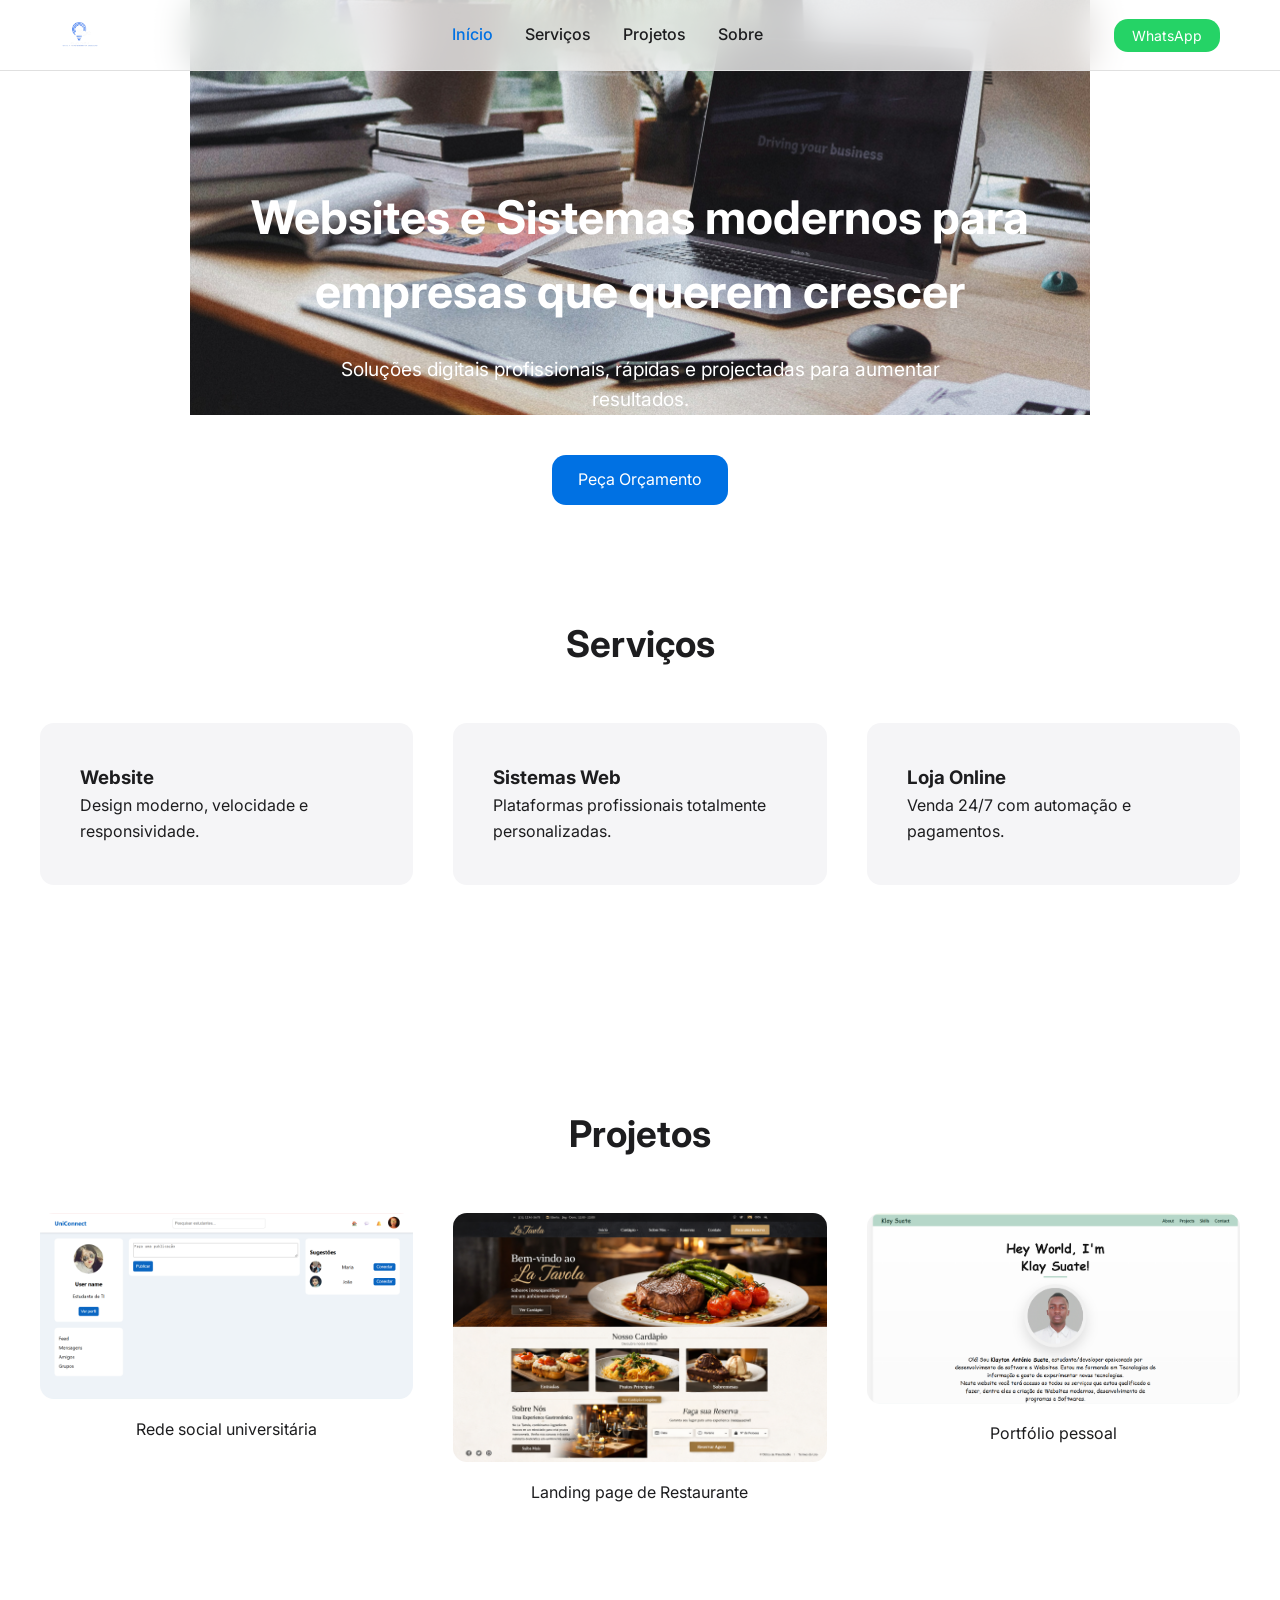
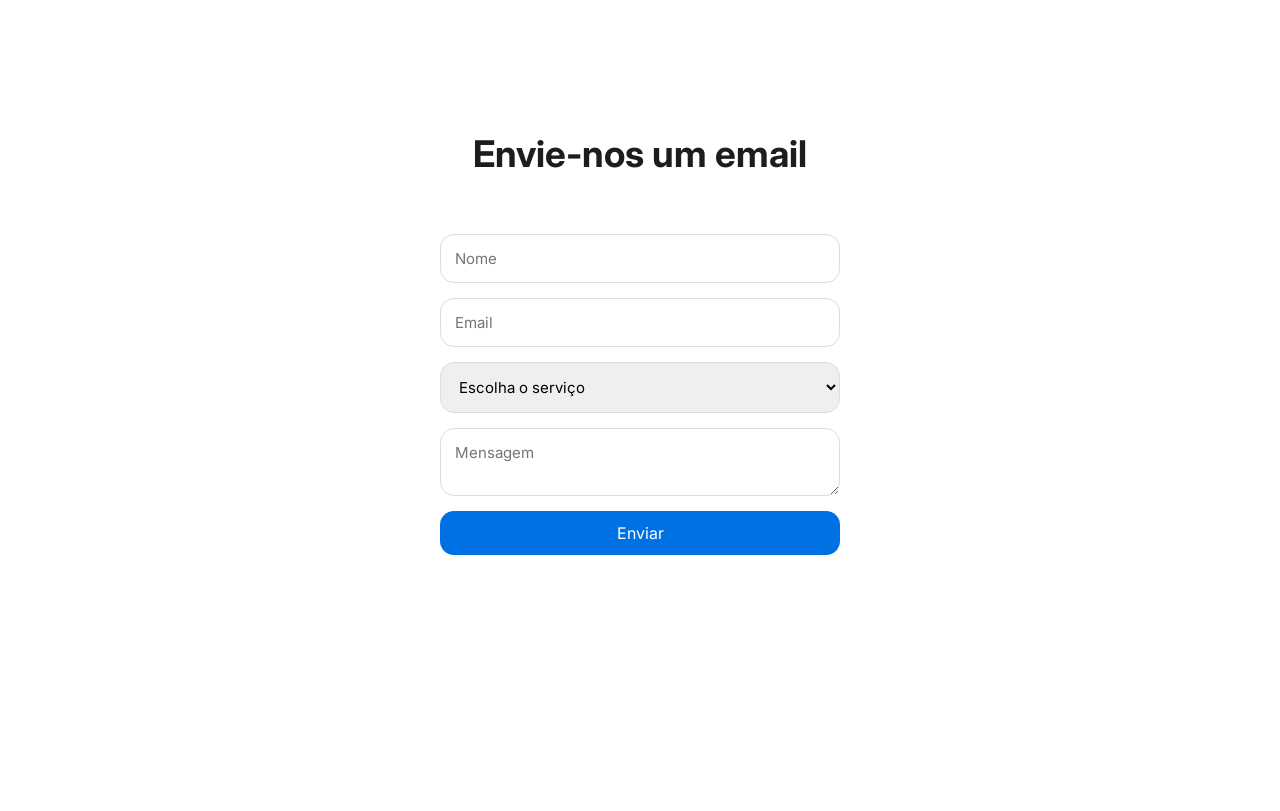
==== index.html @ 14193cb4 "Update index.html Separar o botao de orcamento da section hero, e colocar o botao numa div separada" ====
<!DOCTYPE html>
<html lang="pt">
<head>
    <meta charset="UTF-8">
    <meta name="viewport" content="width=device-width, initial-scale=1.0">
    <title>Klay Technology</title>

    <meta name="description" content="KlayTech - Desenvolvimento de websites profissionais. Criamos sites modernos, rápidos e responsivos.">
    <meta name="keywords" content="Desenvolvimento Web, Websites, Criação de Sites, KlayTech">
    <meta name="author" content="KlayTech">

    <link rel="icon" type="image/png" href="img/KlayTech_logo-removebg.png">
    <link rel="stylesheet" href="style.css">

    <link href="https://fonts.googleapis.com/css2?family=Inter:wght@300;400;500;600;700&display=swap" rel="stylesheet">
</head>

<body>

<header class="navbar fade">
    <div class="nav-content">
        <img src="img/KlayTech_logo-removebg.png" class="logo">

        <nav>
            <a class="active">Início</a>
            <a href="precos.html">Serviços</a>
            <a href="projetos.html">Projetos</a>
            <a href="sobre.html">Sobre</a>
        </nav>

        <button id="sapp" onclick="WhatsApp()" class="btn-primary small">
            WhatsApp
        </button>
    </div>
</header>

<section class="hero fade">
    <h1>Websites e Sistemas modernos para empresas que querem crescer</h1>

    <p>Soluções digitais profissionais, rápidas e projectadas para aumentar resultados.</p>
</section>

     <div class="btn-orcamento">
         
     <a href="precos.html" class="btn-primary large">
         Peça Orçamento
     </a>
</div>

<section class="section fade">
    <h2>Serviços</h2>

    <div class="grid-3">
        <div class="card fade">
            <h3>Website</h3>
            <p>Design moderno, velocidade e responsividade.</p>
        </div>

        <div class="card fade">
            <h3>Sistemas Web</h3>
            <p>Plataformas profissionais totalmente personalizadas.</p>
        </div>

        <div class="card fade">
            <h3>Loja Online</h3>
            <p>Venda 24/7 com automação e pagamentos.</p>
        </div>
    </div>
</section>

<section class="section fade">
    <h2>Projetos</h2>

    <div class="grid-3 projects">
        <div class="project fade">
            <img src="img/dashboard_uniconect.png">
            <p>Rede social universitária</p>
        </div>

        <div class="project fade">
            <img src="img/HomepageRestaurante.png">
            <p>Landing page de Restaurante</p>
        </div>

        <div class="project fade">
            <img src="img/portfolio.png">
            <p>Portfólio pessoal</p>
        </div>
    </div>
</section>

<section class="section">
    <h2>Envie-nos um email</h2>

    <form action="https://formspree.io/f/xqeypeen" method="POST" class="contact-form fade">
        <input type="text" name="Nome" placeholder="Nome" required>
        <input type="email" name="Email" placeholder="Email" required>

        <select name="servico" required>
            <option value="">Escolha o serviço</option>
            <option>Criação de Website</option>
            <option>Desenvolvimento de Software</option>
            <option>Loja Online</option>
            <option>Outros</option>
        </select>

        <textarea name="Mensagem" placeholder="Mensagem"></textarea>

        <button type="submit" class="btn-primary large">Enviar</button>
    </form>
</section>

<footer class="fade">
    <p>© 2026 Klay Technology — Todos os direitos reservados.</p>
    <p>Email: klay.webservices@gmail.com</p>
</footer>

<script src="script.js"></script>

</body>
</html>
---- style.css ----
:root {
    --bg: #ffffff;
    --text: #1d1d1f;
    --soft-text: #fff;
    --primary: #0071e3;
    --radius: 14px;
}

* {
    margin: 0;
    padding: 0;
    box-sizing: border-box;
    font-family: 'Inter', sans-serif;
}

body {
    background: var(--bg);
    color: var(--text);
    line-height: 1.6;
}

/* NAVBAR */
.navbar {
    position: fixed;
    top: 0; left: 0;
    width: 100%;
    backdrop-filter: blur(18px);
    background: rgba(255, 255, 255, 0.75);
    border-bottom: 1px solid #e0e0e0;
    z-index: 1000;
}

.nav-content {
    max-width: 1200px;
    margin: auto;
    padding: 15px 20px;
    display: flex;
    justify-content: space-between;
    align-items: center;
}

.nav-content nav a {
    margin: 0 14px;
    text-decoration: none;
    color: var(--text);
    font-weight: 500;
    transition: 0.2s;
}

.nav-content nav a:hover,
.nav-content nav a.active {
    color: var(--primary);
}

.logo {
    height: 40px;
}

/* BUTTONS */
.btn-primary {
    background: var(--primary);
    color: white;
    border: none;
    padding: 12px 26px;
    border-radius: var(--radius);
    cursor: pointer;
    transition: 0.2s;
    text-decoration: none;
}
#sapp {
    background-color: #25d366;
}

.btn-primary:hover {
    opacity: 0.85;
}
.btn-orcamento {
    /*Centralizar botao*/
    display: flex;
    justify-content: center;
}

.small { font-size: 14px; padding: 8px 18px; }
.large { font-size: 16px; }

/* HERO */
.hero {
    padding-top: 180px;
    text-align: center;
    max-width: 900px;
    margin: auto;
    color: #fff;
    width: 100%;
    background-image: url(img/pcMesa\ \(2\).jpg);
    background-size: cover; /*Imagem de fundo cobrir todo elemnto*/
    background-position: center;/*Centralizar a imagem*/
    background-repeat: no-repeat;/*Evita repeticao da imagem*/
}

.hero h1 {
    font-size: 2.9rem;
    font-weight: 700;
}

.hero p {
    margin: 25px auto 40px;
    max-width: 600px;
    color: var(--soft-text);
    font-size: 1.2rem;
}

/* SECTION */
.section {
    padding: 110px 20px;
    text-align: center;
}

.section h2 {
    font-size: 2.3rem;
    margin-bottom: 50px;
}

/* GRID */
.grid-3 {
    display: grid;
    grid-template-columns: repeat(auto-fit, minmax(260px, 1fr));
    gap: 40px;
    max-width: 1200px;
    margin: auto;
}

/* CARDS */
.card {
    background: #f5f5f7;
    padding: 40px;
    border-radius: var(--radius);
    text-align: left;
    transition: 0.3s;
}

.card:hover {
    transform: translateY(-10px);
}

/* PROJECTS */
.project img {
    width: 100%;
    border-radius: var(--radius);
}

.project p {
    margin-top: 10px;
    font-size: 1rem;
}

/* FORM */
.contact-form {
    max-width: 400px;
    margin: auto;
    display: grid;
    gap: 15px;
}

.contact-form input,
.contact-form select,
.contact-form textarea {
    padding: 14px;
    border-radius: var(--radius);
    border: 1px solid #dcdcdc;
    outline: none;
    font-size: 15px;
    transition: 0.2s;
}

.contact-form input:focus,
.contact-form select:focus,
.contact-form textarea:focus {
    border-color: var(--primary);
}

/* FOOTER */
footer {
    text-align: center;
    padding: 50px 20px;
    color: var(--soft-text);
    font-size: 0.9rem;
}

/* ANIMAÇÕES (mantidas + melhoradas) */
.fade {
    opacity: 0;
    transform: translateY(40px);
    transition: opacity .8s ease, transform .8s ease;
}

.fade.show {
    opacity: 1;
    transform: translateY(0);
}

/* ===== RESPONSIVE ===== */
@media(max-width:768px){
    .hero h1{
        font-size:34px;
    }
    .modal-content{
        padding:30px;
    }
}
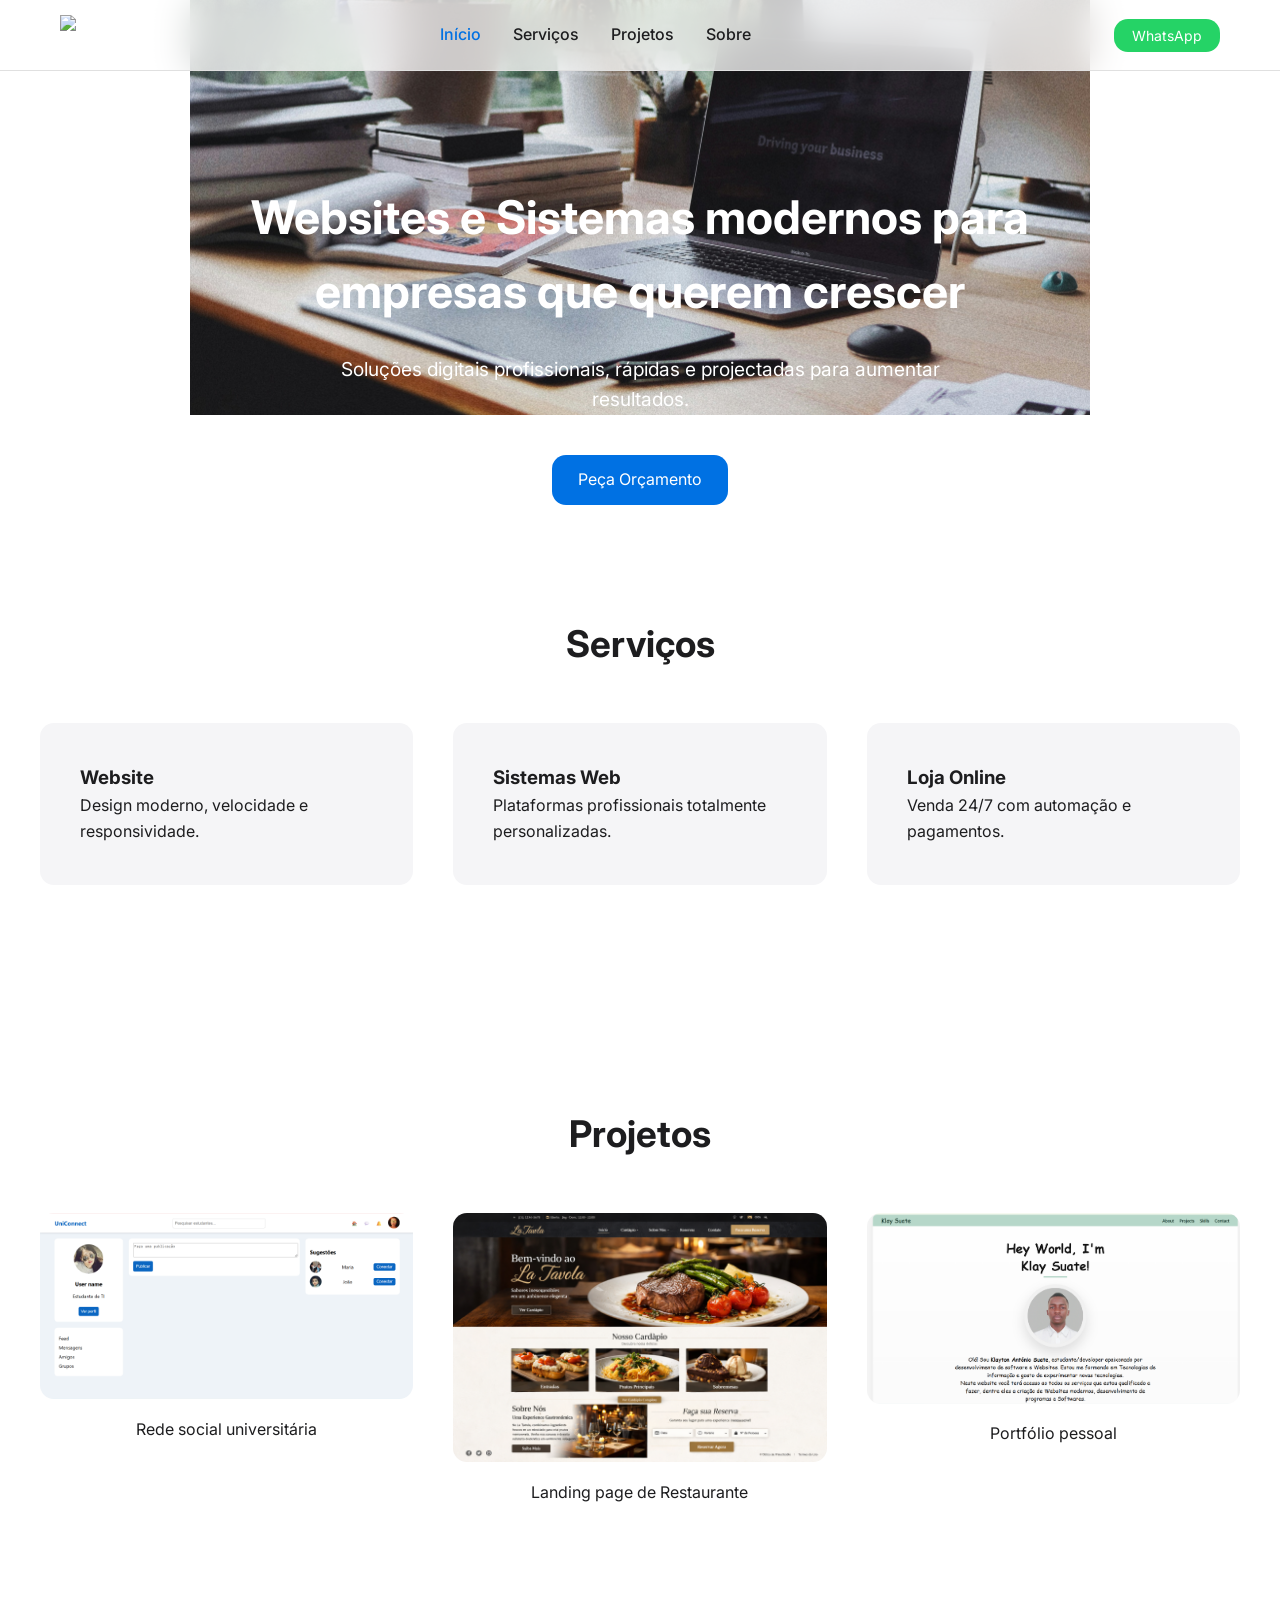
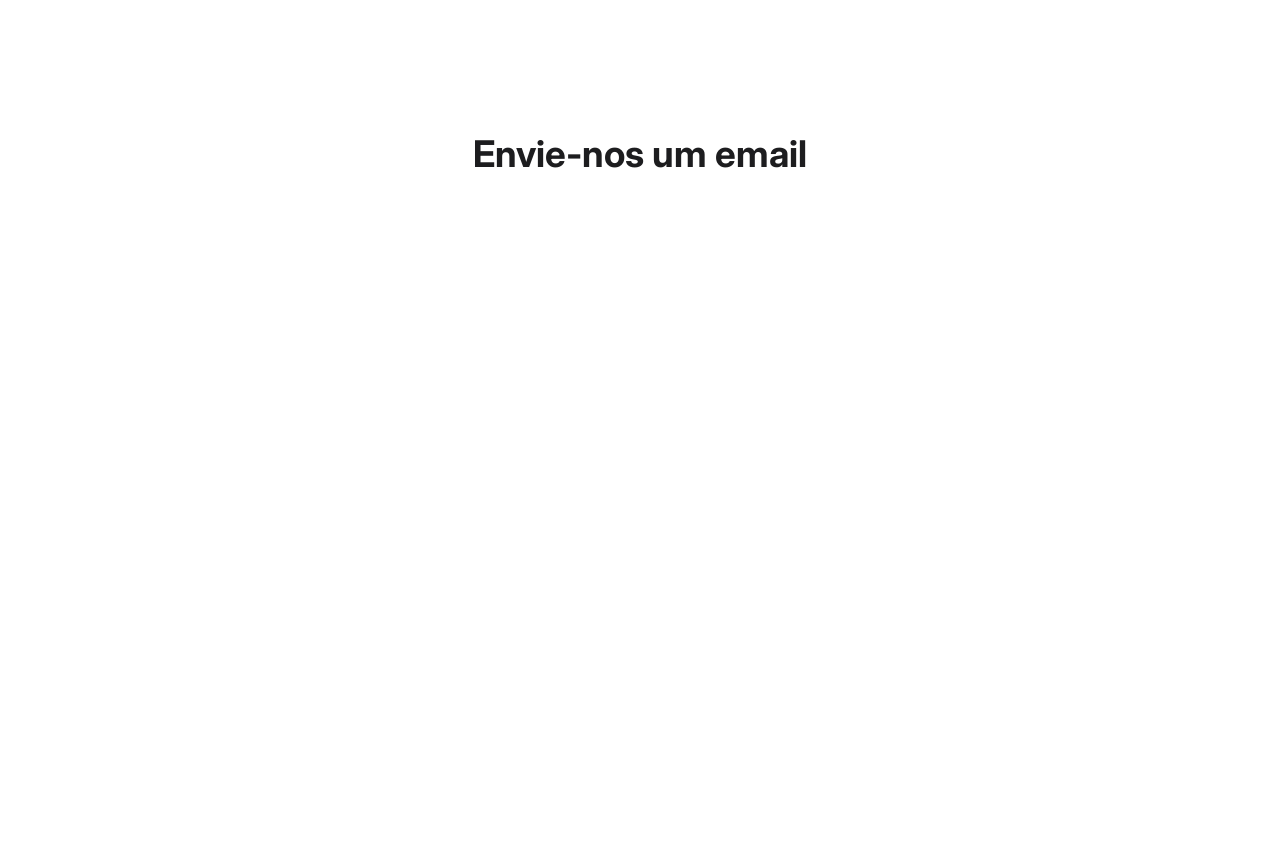
==== commit a92f4dde: "Update index.html Mudar logo" ====
--- a/index.html
+++ b/index.html
@@ -3,13 +3,13 @@
 <head>
     <meta charset="UTF-8">
     <meta name="viewport" content="width=device-width, initial-scale=1.0">
-    <title>Klay Technology</title>
+    <title>Klay Systems</title>
 
-    <meta name="description" content="KlayTech - Desenvolvimento de websites profissionais. Criamos sites modernos, rápidos e responsivos.">
-    <meta name="keywords" content="Desenvolvimento Web, Websites, Criação de Sites, KlayTech">
-    <meta name="author" content="KlayTech">
+    <meta name="description" content="KlaySystems - Desenvolvimento de websites profissionais. Criamos sites modernos, rápidos e responsivos.">
+    <meta name="keywords" content="Desenvolvimento Web, Sistemas, Criação de Sites, Desenvolvimento de sistemas, KlaySystems">
+    <meta name="author" content="Klay Suate">
 
-    <link rel="icon" type="image/png" href="img/KlayTech_logo-removebg.png">
+    <link rel="icon" type="image/png" href="img/icon.png">
     <link rel="stylesheet" href="style.css">
 
     <link href="https://fonts.googleapis.com/css2?family=Inter:wght@300;400;500;600;700&display=swap" rel="stylesheet">
@@ -19,7 +19,7 @@
 
 <header class="navbar fade">
     <div class="nav-content">
-        <img src="img/KlayTech_logo-removebg.png" class="logo">
+        <img src="img/logo.png" class="logo">
 
         <nav>
             <a class="active">Início</a>
@@ -38,13 +38,13 @@
     <h1>Websites e Sistemas modernos para empresas que querem crescer</h1>
 
     <p>Soluções digitais profissionais, rápidas e projectadas para aumentar resultados.</p>
+
 </section>
 
-     <div class="btn-orcamento">
-         
-     <a href="precos.html" class="btn-primary large">
-         Peça Orçamento
-     </a>
+ <div class="btn-orcamento fade">
+    <a href="precos.html" class="btn-primary large">
+        Peça Orçamento
+    </a>
 </div>
 
 <section class="section fade">
@@ -111,7 +111,7 @@
 </section>
 
 <footer class="fade">
-    <p>© 2026 Klay Technology — Todos os direitos reservados.</p>
+    <p>© 2026 Klay Systems — Todos os direitos reservados.</p>
     <p>Email: klay.webservices@gmail.com</p>
 </footer>
 
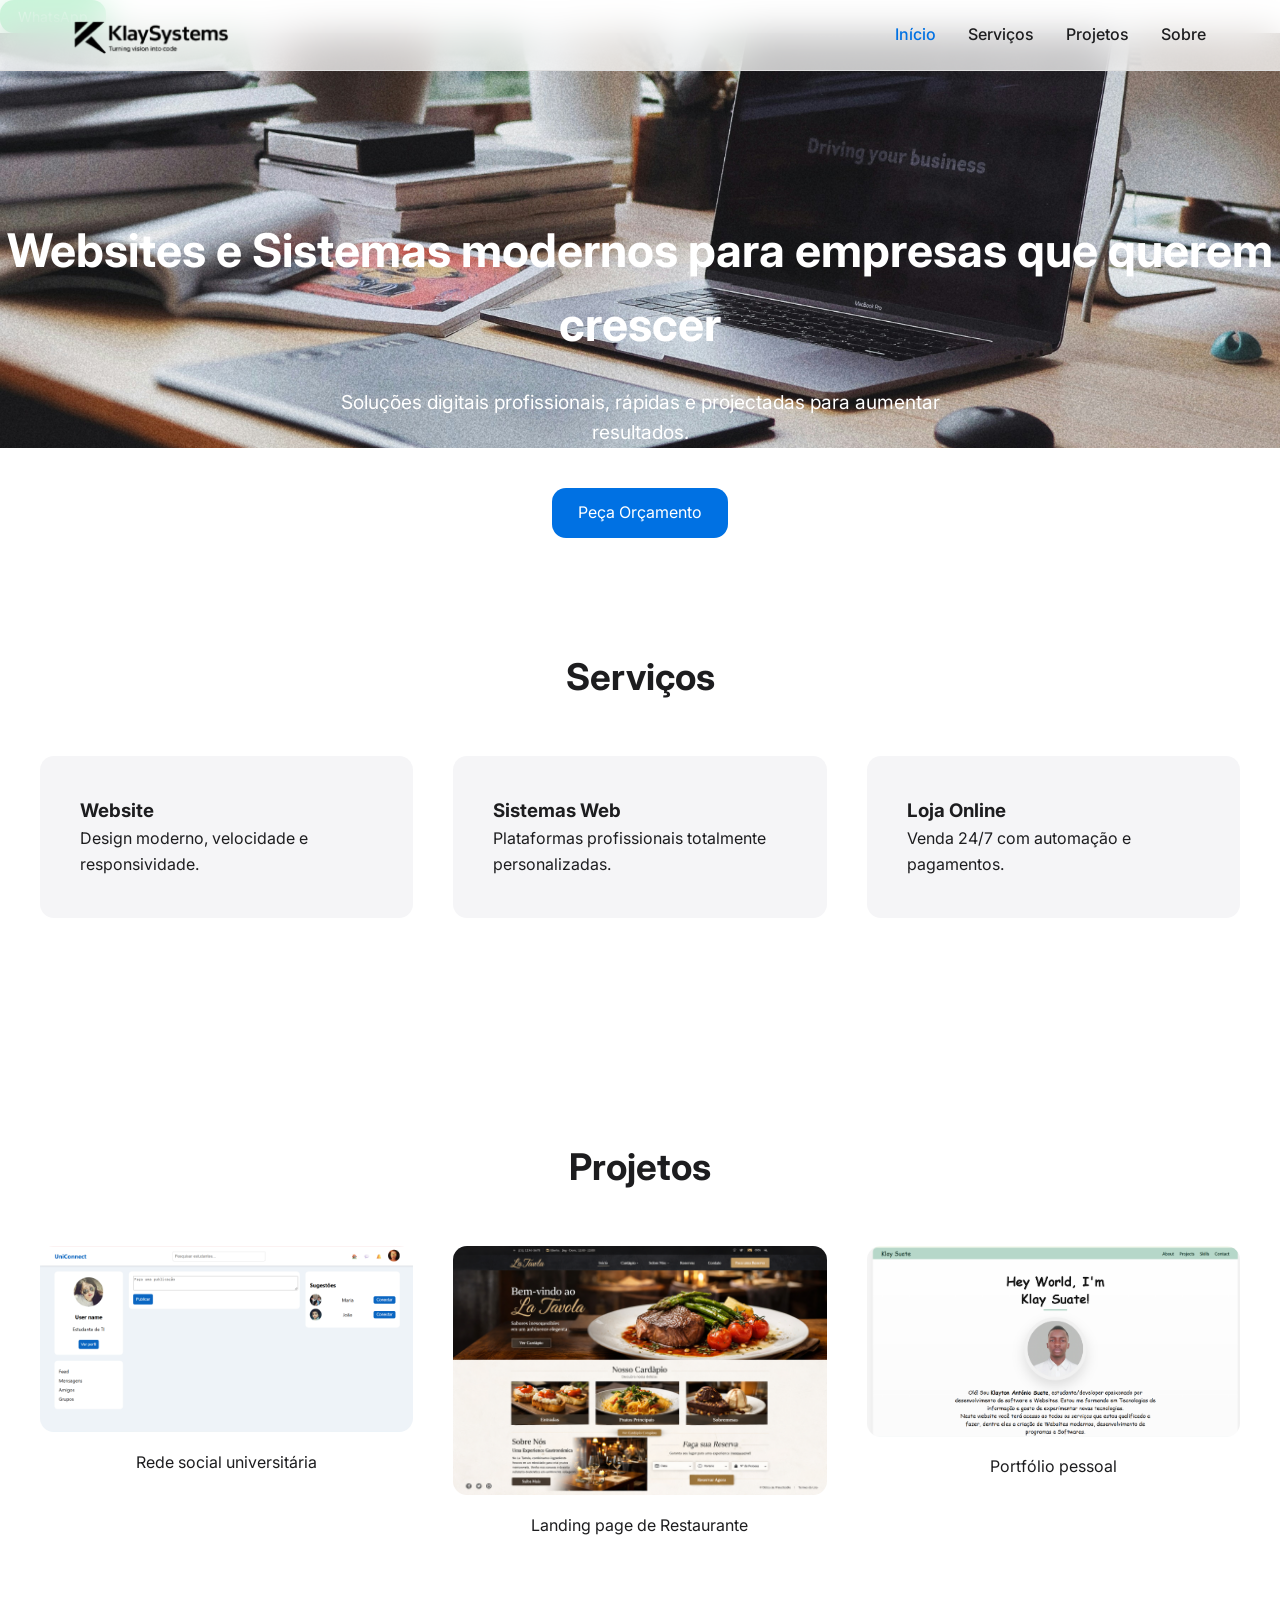
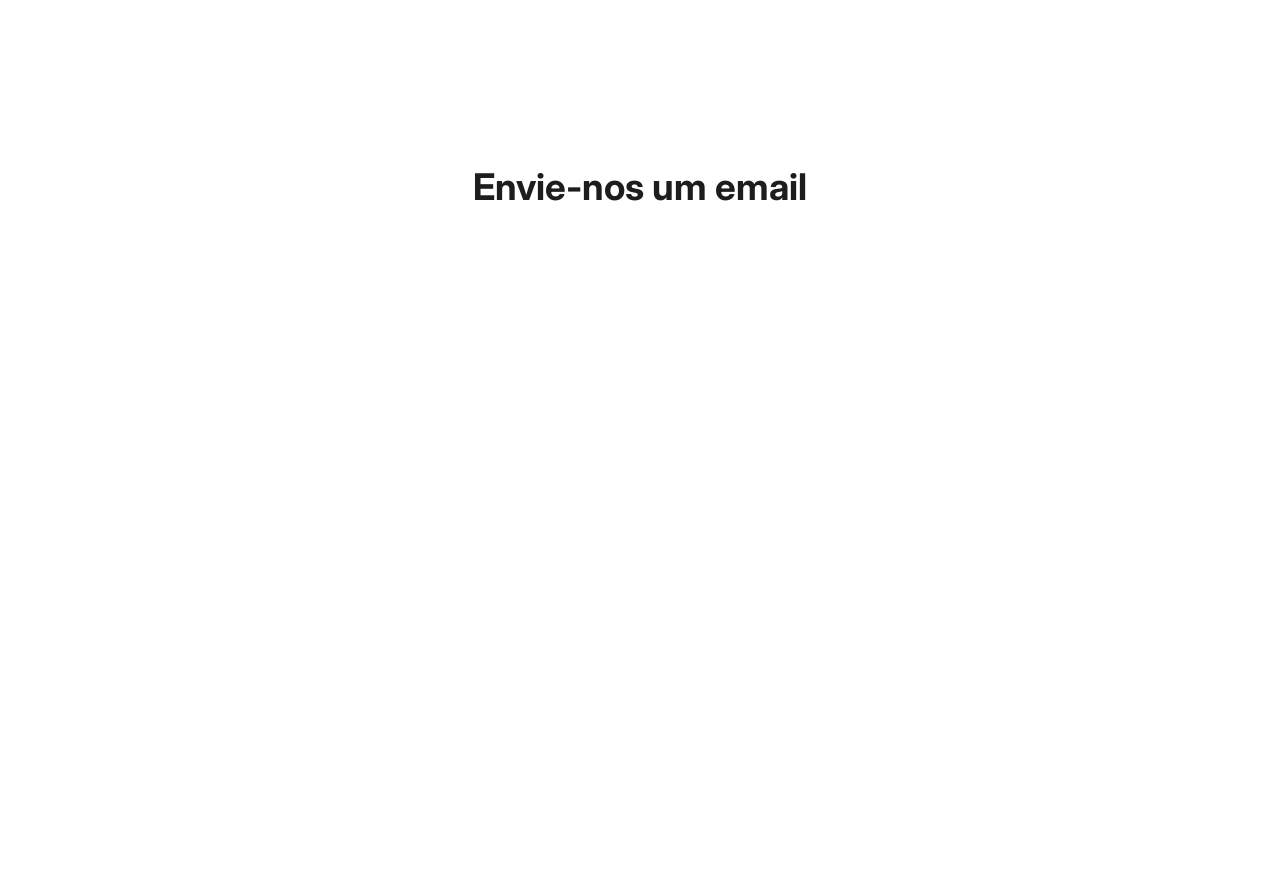
==== commit e3a00176: "Update index.html Mudar posicionamento do botão de whatssap" ====
--- a/index.html
+++ b/index.html
@@ -27,12 +27,11 @@
             <a href="projetos.html">Projetos</a>
             <a href="sobre.html">Sobre</a>
         </nav>
-
-        <button id="sapp" onclick="WhatsApp()" class="btn-primary small">
-            WhatsApp
-        </button>
     </div>
 </header>
+<button id="sapp" onclick="WhatsApp()" class="btn-primary small">
+            WhatsApp
+</button>
 
 <section class="hero fade">
     <h1>Websites e Sistemas modernos para empresas que querem crescer</h1>
--- a/style.css
+++ b/style.css
@@ -75,9 +75,8 @@
     opacity: 0.85;
 }
 .btn-orcamento {
-    /*Centralizar botao*/
     display: flex;
-    justify-content: center;
+    justify-content: center; /*Centralizar botao*/
 }
 
 .small { font-size: 14px; padding: 8px 18px; }
@@ -87,7 +86,6 @@
 .hero {
     padding-top: 180px;
     text-align: center;
-    max-width: 900px;
     margin: auto;
     color: #fff;
     width: 100%;
@@ -97,6 +95,8 @@
     background-repeat: no-repeat;/*Evita repeticao da imagem*/
 }
 
+
+
 .hero h1 {
     font-size: 2.9rem;
     font-weight: 700;
@@ -184,6 +184,7 @@
     padding: 50px 20px;
     color: var(--soft-text);
     font-size: 0.9rem;
+    color: grey;
 }
 
 /* ANIMAÇÕES (mantidas + melhoradas) */
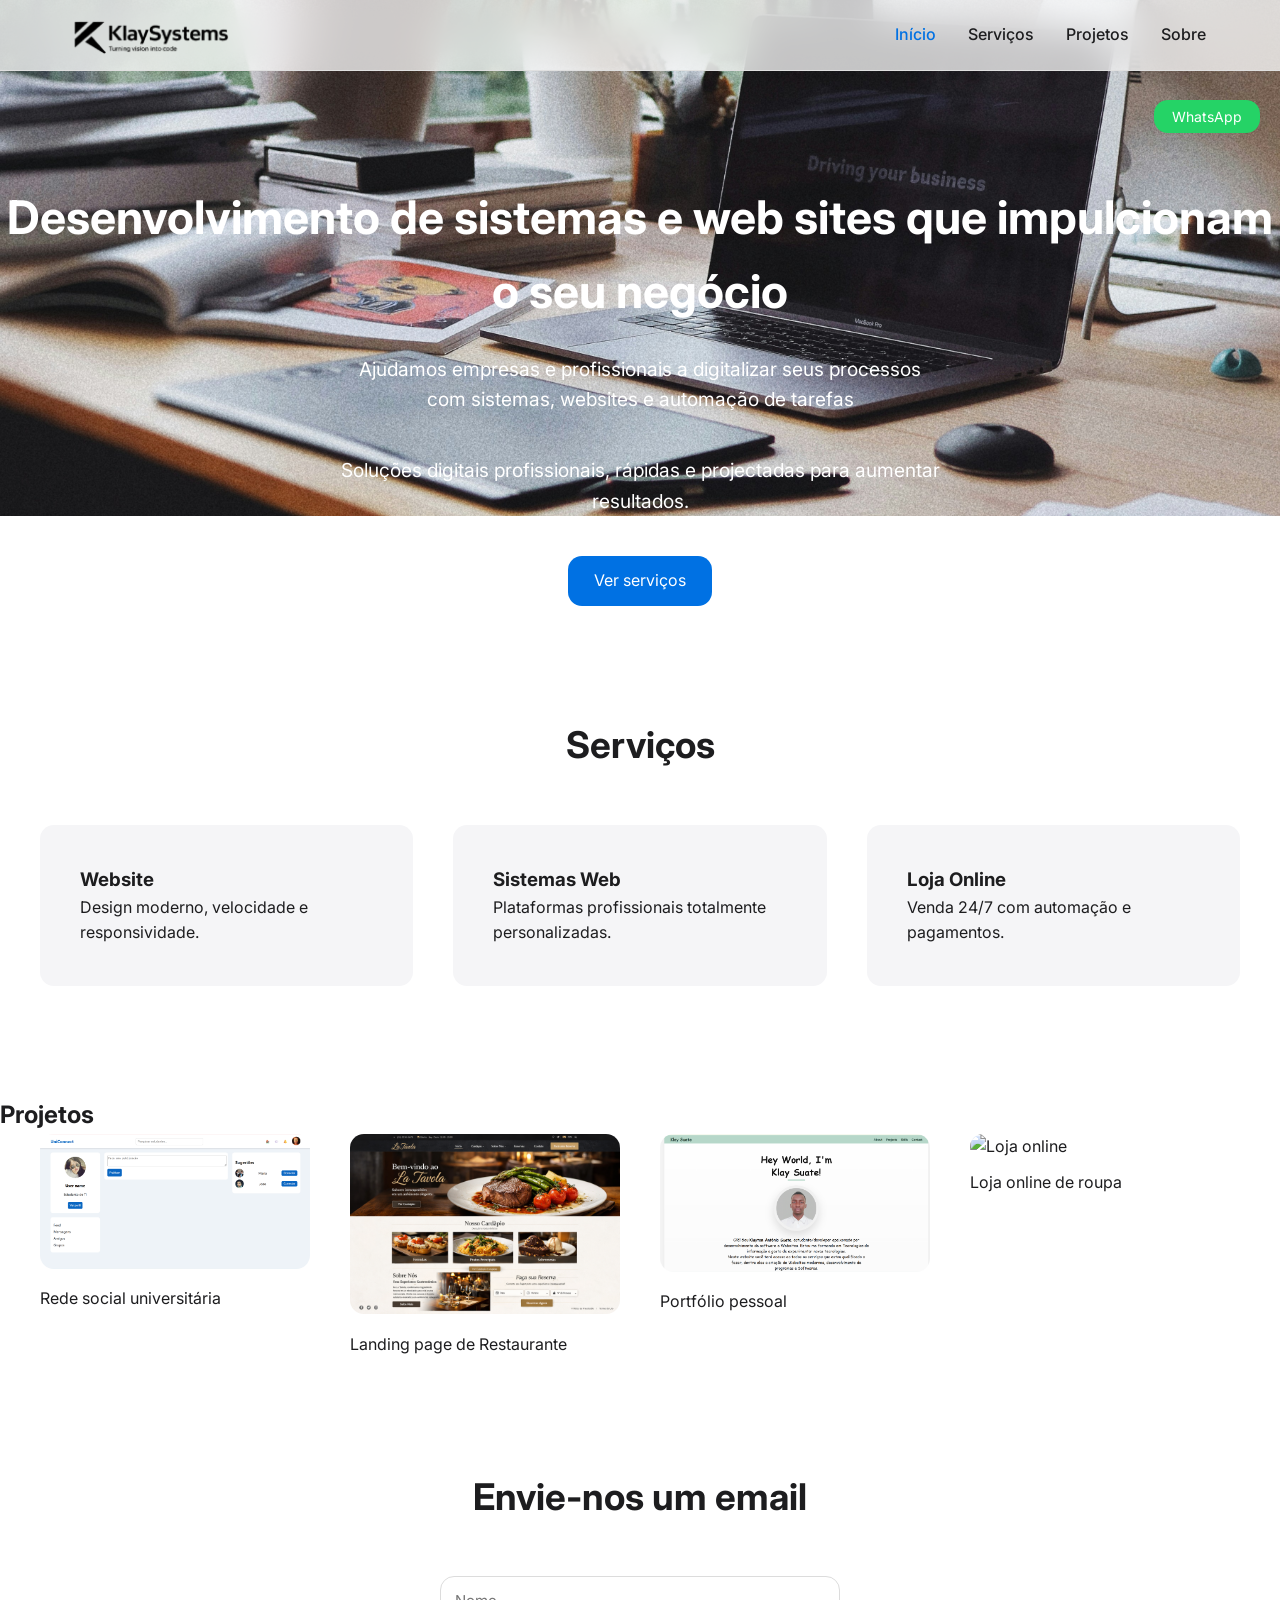
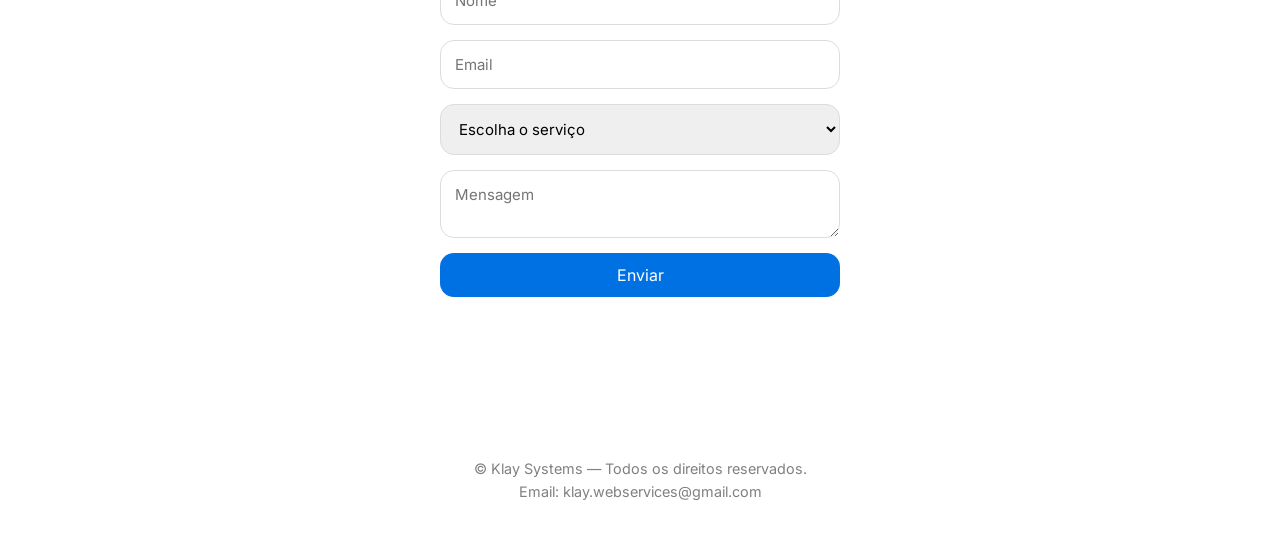
==== commit 285614b5: "Update index.html Trocar descrição do .hero" ====
--- a/index.html
+++ b/index.html
@@ -5,7 +5,7 @@
     <meta name="viewport" content="width=device-width, initial-scale=1.0">
     <title>Klay Systems</title>
 
-    <meta name="description" content="KlaySystems - Desenvolvimento de websites profissionais. Criamos sites modernos, rápidos e responsivos.">
+    <meta name="description" content="A KlaySystems é uma empresa de tecnologia especializada no desenvolvimento de sistemas, criação de páginas web, aplicativos mobile,desenvolvimento de sistemas de gestão, automação de tarefas e suporte técnico.">
     <meta name="keywords" content="Desenvolvimento Web, Sistemas, Criação de Sites, Desenvolvimento de sistemas, KlaySystems">
     <meta name="author" content="Klay Suate">
 
@@ -14,9 +14,6 @@
 
     <link href="https://fonts.googleapis.com/css2?family=Inter:wght@300;400;500;600;700&display=swap" rel="stylesheet">
 </head>
-
-<body>
-
 <header class="navbar fade">
     <div class="nav-content">
         <img src="img/logo.png" class="logo">
@@ -27,22 +24,28 @@
             <a href="projetos.html">Projetos</a>
             <a href="sobre.html">Sobre</a>
         </nav>
+
+        
     </div>
 </header>
+<body>
+
+
 <button id="sapp" onclick="WhatsApp()" class="btn-primary small">
             WhatsApp
 </button>
 
 <section class="hero fade">
-    <h1>Websites e Sistemas modernos para empresas que querem crescer</h1>
+    <h1>Desenvolvimento de sistemas e web sites que impulcionam o seu negócio</h1>
 
+    <p>Ajudamos empresas e profissionais a digitalizar seus processos com sistemas, websites e automação de tarefas</p>
     <p>Soluções digitais profissionais, rápidas e projectadas para aumentar resultados.</p>
 
 </section>
 
  <div class="btn-orcamento fade">
     <a href="precos.html" class="btn-primary large">
-        Peça Orçamento
+        Ver serviços
     </a>
 </div>
 
@@ -52,10 +55,10 @@
     <div class="grid-3">
         <div class="card fade">
             <h3>Website</h3>
-            <p>Design moderno, velocidade e responsividade.</p>
+            <p >Design moderno, velocidade e responsividade.</p>
         </div>
 
-        <div class="card fade">
+        <div class="card fade" >
             <h3>Sistemas Web</h3>
             <p>Plataformas profissionais totalmente personalizadas.</p>
         </div>
@@ -67,12 +70,12 @@
     </div>
 </section>
 
-<section class="section fade">
+<section class="projects fade">
     <h2>Projetos</h2>
 
     <div class="grid-3 projects">
         <div class="project fade">
-            <img src="img/dashboard_uniconect.png">
+            <img src="img/dashboard_uniconect.png" alt="Rede social universitária">
             <p>Rede social universitária</p>
         </div>
 
@@ -82,8 +85,12 @@
         </div>
 
         <div class="project fade">
-            <img src="img/portfolio.png">
+            <img src="img/portfolio.png" alt="Portfólio pessoal">
             <p>Portfólio pessoal</p>
+        </div>
+        <div class="project fade">
+            <img src="img/loja.png" alt="Loja online">
+            <p>Loja online de roupa</p>
         </div>
     </div>
 </section>
@@ -110,7 +117,7 @@
 </section>
 
 <footer class="fade">
-    <p>© 2026 Klay Systems — Todos os direitos reservados.</p>
+    <p>© Klay Systems — Todos os direitos reservados.</p>
     <p>Email: klay.webservices@gmail.com</p>
 </footer>
 
--- a/style.css
+++ b/style.css
@@ -69,6 +69,11 @@
 }
 #sapp {
     background-color: #25d366;
+    position: fixed;
+    right: 20px;
+    top: 100px;
+    display: flex;
+    z-index: 1000;
 }
 
 .btn-primary:hover {
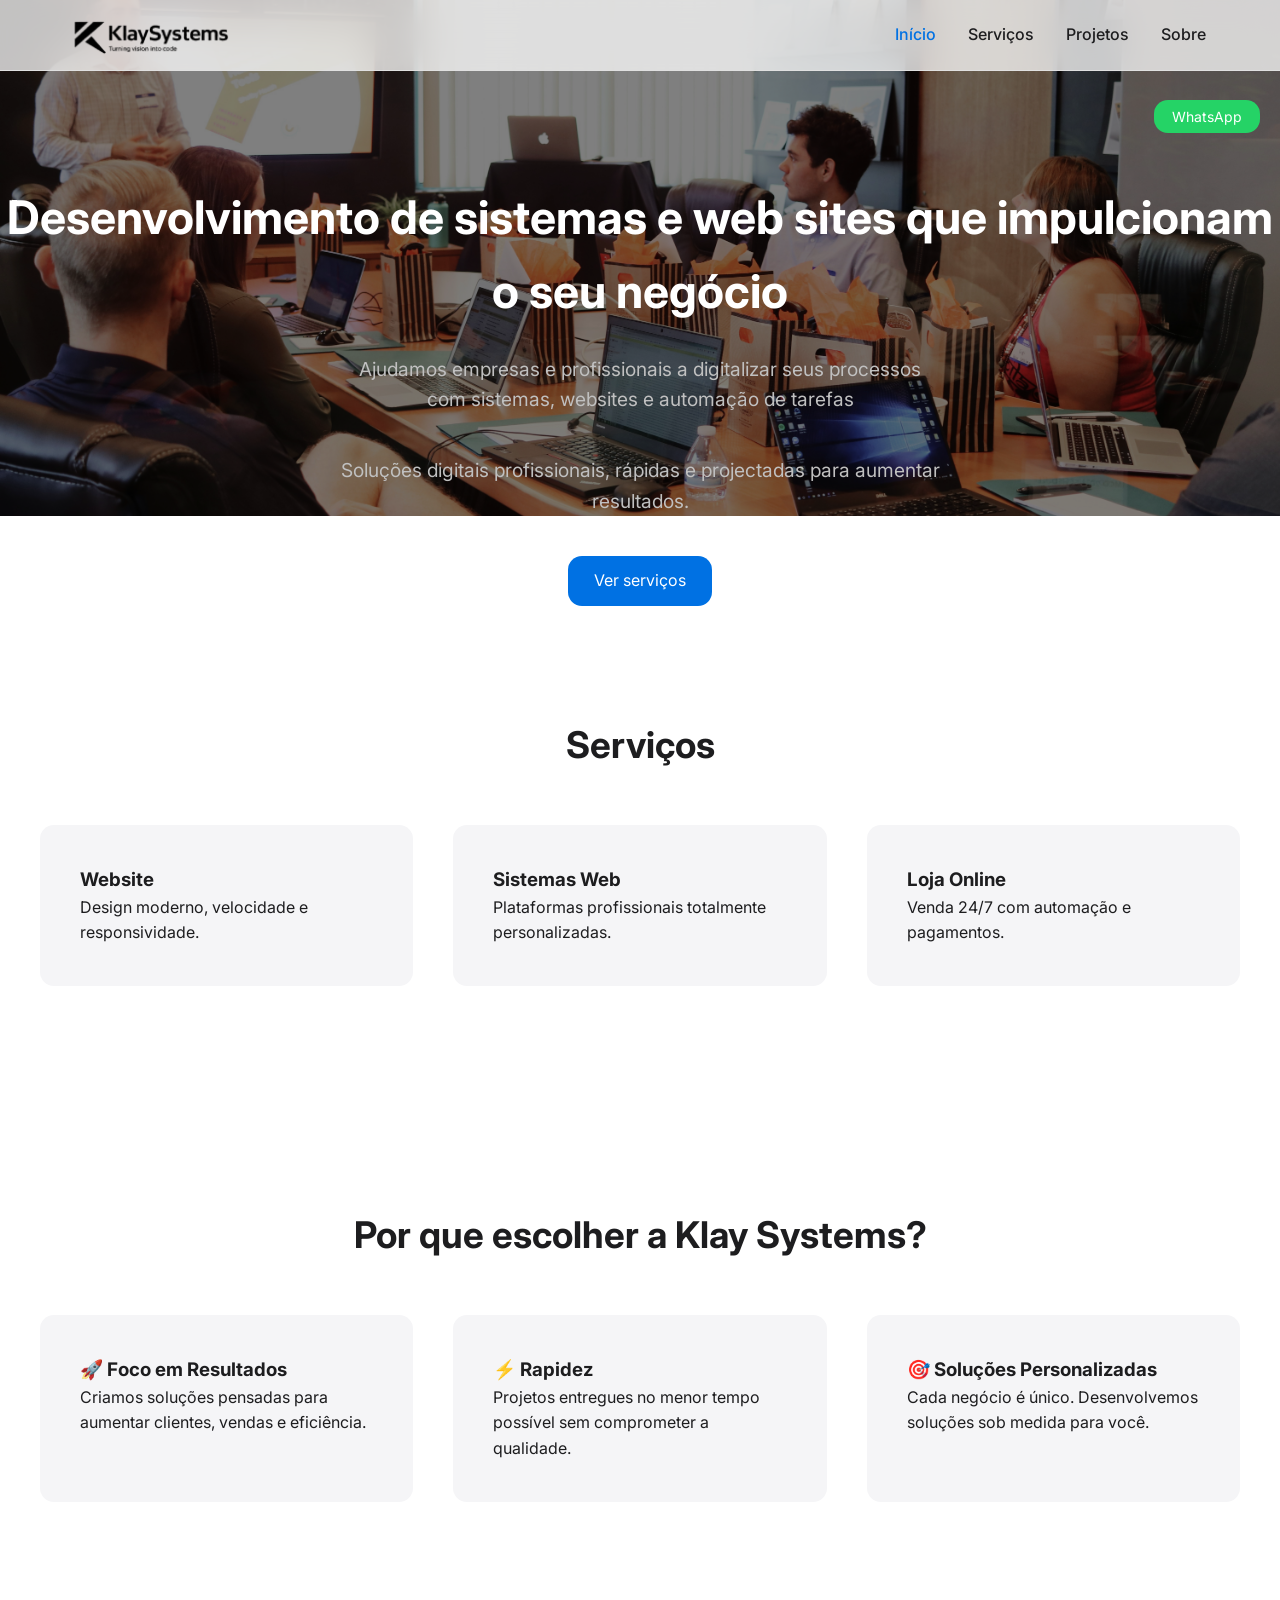
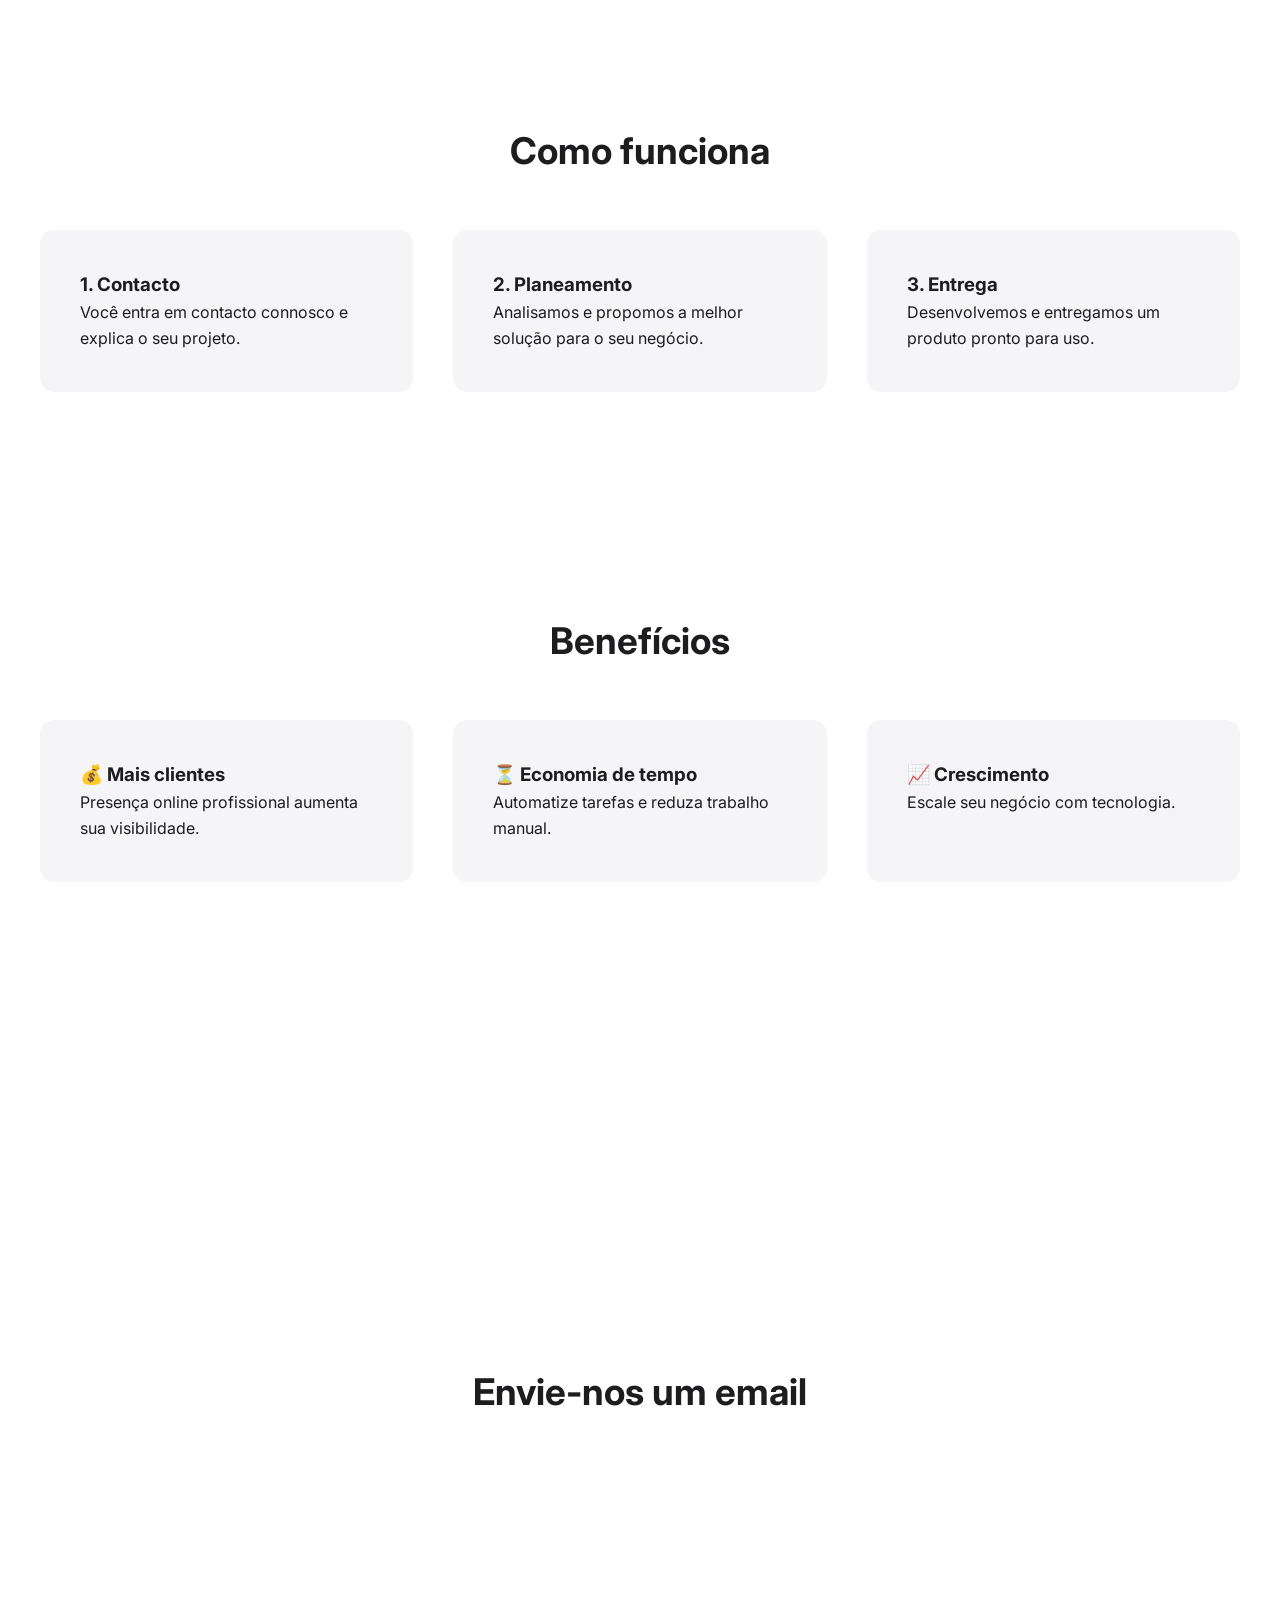
==== commit 90c4041e: "Update index.html adicionar conteudo" ====
--- a/index.html
+++ b/index.html
@@ -69,6 +69,66 @@
         </div>
     </div>
 </section>
+<section class="section fade">
+    <h2>Por que escolher a Klay Systems?</h2>
+
+    <div class="grid-3">
+        <div class="card">
+            <h3>🚀 Foco em Resultados</h3>
+            <p>Criamos soluções pensadas para aumentar clientes, vendas e eficiência.</p>
+        </div>
+
+        <div class="card">
+            <h3>⚡ Rapidez</h3>
+            <p>Projetos entregues no menor tempo possível sem comprometer a qualidade.</p>
+        </div>
+
+        <div class="card">
+            <h3>🎯 Soluções Personalizadas</h3>
+            <p>Cada negócio é único. Desenvolvemos soluções sob medida para você.</p>
+        </div>
+    </div>
+</section>
+<section class="section fade">
+    <h2>Como funciona</h2>
+
+    <div class="grid-3">
+        <div class="card">
+            <h3>1. Contacto</h3>
+            <p>Você entra em contacto connosco e explica o seu projeto.</p>
+        </div>
+
+        <div class="card">
+            <h3>2. Planeamento</h3>
+            <p>Analisamos e propomos a melhor solução para o seu negócio.</p>
+        </div>
+
+        <div class="card">
+            <h3>3. Entrega</h3>
+            <p>Desenvolvemos e entregamos um produto pronto para uso.</p>
+        </div>
+    </div>
+</section>
+<section class="section fade">
+    <h2>Benefícios</h2>
+
+    <div class="grid-3">
+        <div class="card">
+            <h3>💰 Mais clientes</h3>
+            <p>Presença online profissional aumenta sua visibilidade.</p>
+        </div>
+
+        <div class="card">
+            <h3>⏳ Economia de tempo</h3>
+            <p>Automatize tarefas e reduza trabalho manual.</p>
+        </div>
+
+        <div class="card">
+            <h3>📈 Crescimento</h3>
+            <p>Escale seu negócio com tecnologia.</p>
+        </div>
+    </div>
+</section>
 
 <section class="projects fade">
     <h2>Projetos</h2>
@@ -94,6 +154,7 @@
         </div>
     </div>
 </section>
+
 
 <section class="section">
     <h2>Envie-nos um email</h2>
--- a/style.css
+++ b/style.css
@@ -1,7 +1,7 @@
 :root {
     --bg: #ffffff;
     --text: #1d1d1f;
-    --soft-text: #fff;
+    --soft-text: #6e6e73;
     --primary: #0071e3;
     --radius: 14px;
 }
@@ -92,12 +92,18 @@
     padding-top: 180px;
     text-align: center;
     margin: auto;
-    color: #fff;
     width: 100%;
-    background-image: url(img/pcMesa\ \(2\).jpg);
+    background-image: url(img/escritorio.jpg);
     background-size: cover; /*Imagem de fundo cobrir todo elemnto*/
     background-position: center;/*Centralizar a imagem*/
     background-repeat: no-repeat;/*Evita repeticao da imagem*/
+}   
+.hero::before{
+    content: "";
+    position: absolute;
+    inset: 0;
+    background: rgba(0,0,0,0.5);
+    /*Diminuir o brilho da imagem de fundo para melhorar legibilidade*/
 }
 
 
@@ -105,6 +111,8 @@
 .hero h1 {
     font-size: 2.9rem;
     font-weight: 700;
+    position: relative;
+    color: white;
 }
 
 .hero p {
@@ -112,6 +120,8 @@
     max-width: 600px;
     color: var(--soft-text);
     font-size: 1.2rem;
+    color: silver;
+    position: relative;
 }
 
 /* SECTION */
@@ -123,6 +133,11 @@
 .section h2 {
     font-size: 2.3rem;
     margin-bottom: 50px;
+}
+.projects p:hover {
+    background-color: #1d1d1f;
+    color: #fff;
+    border-radius: 10px;
 }
 
 /* GRID */
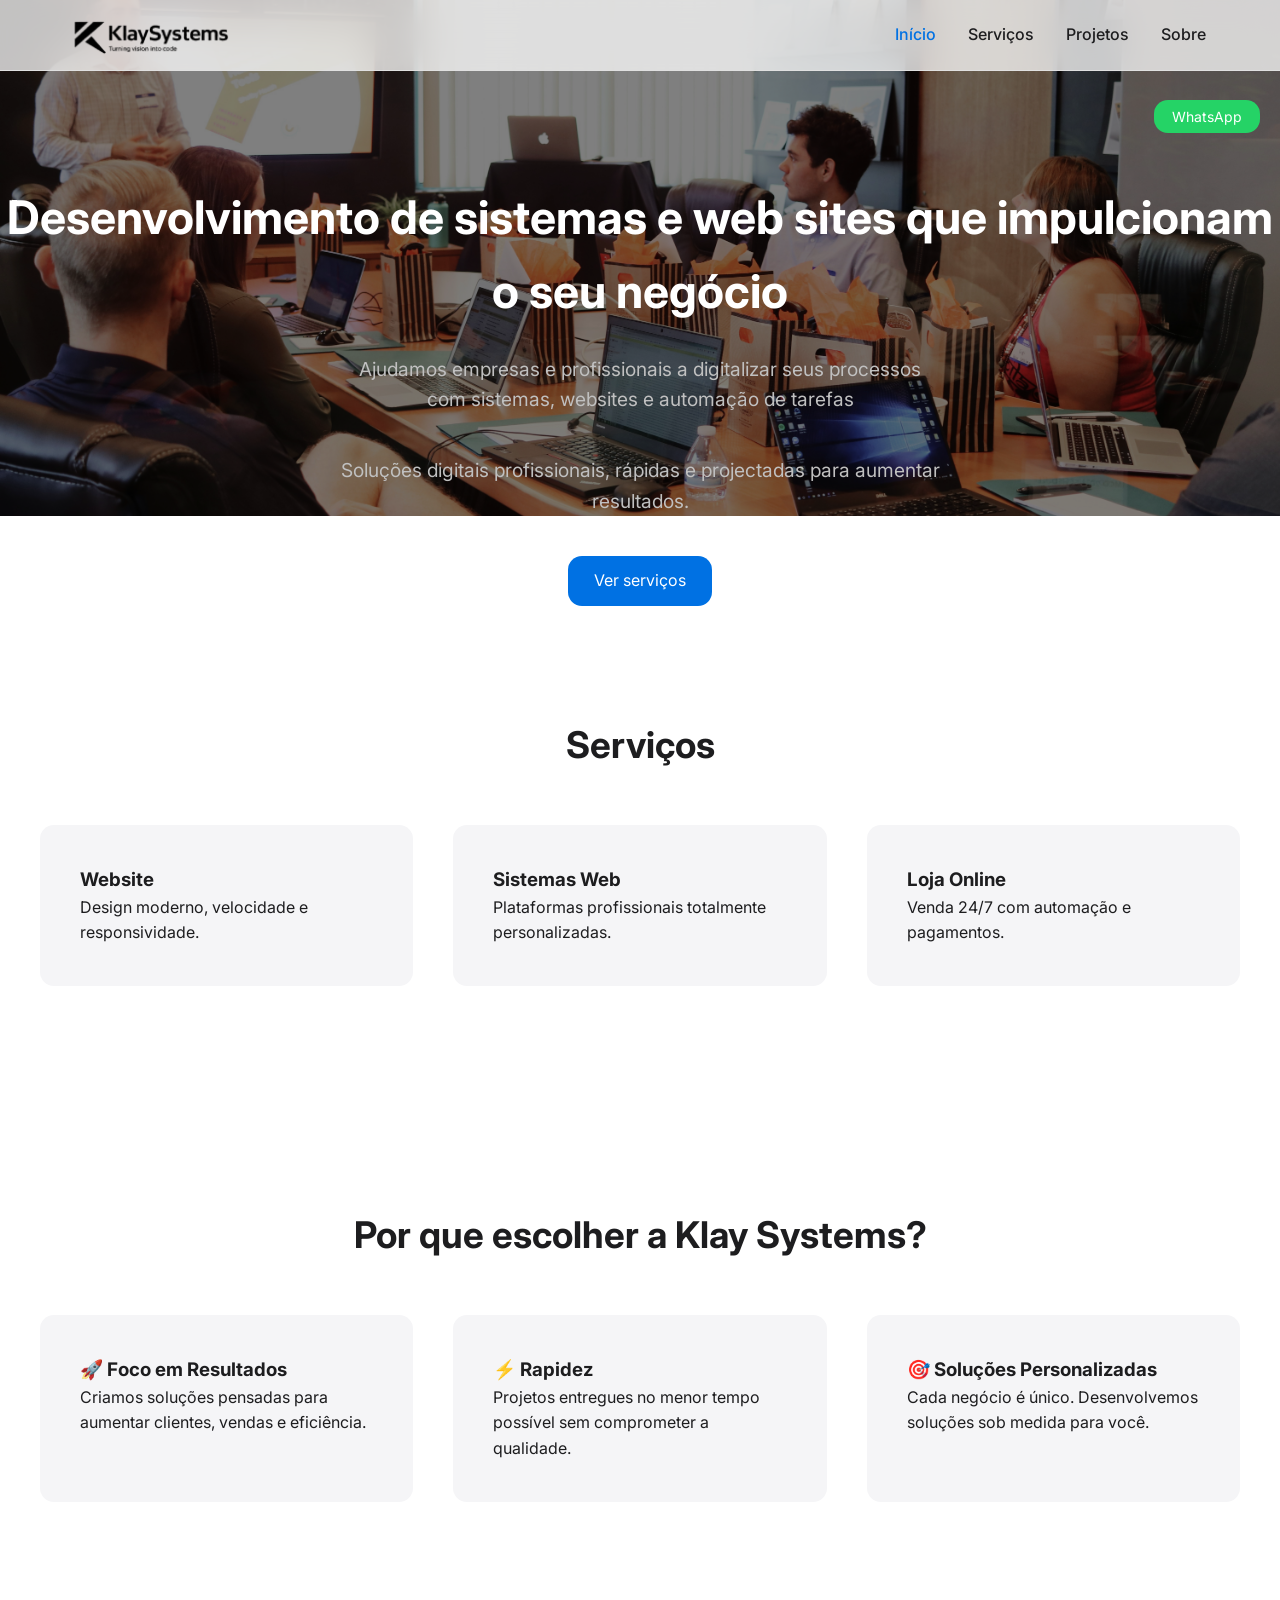
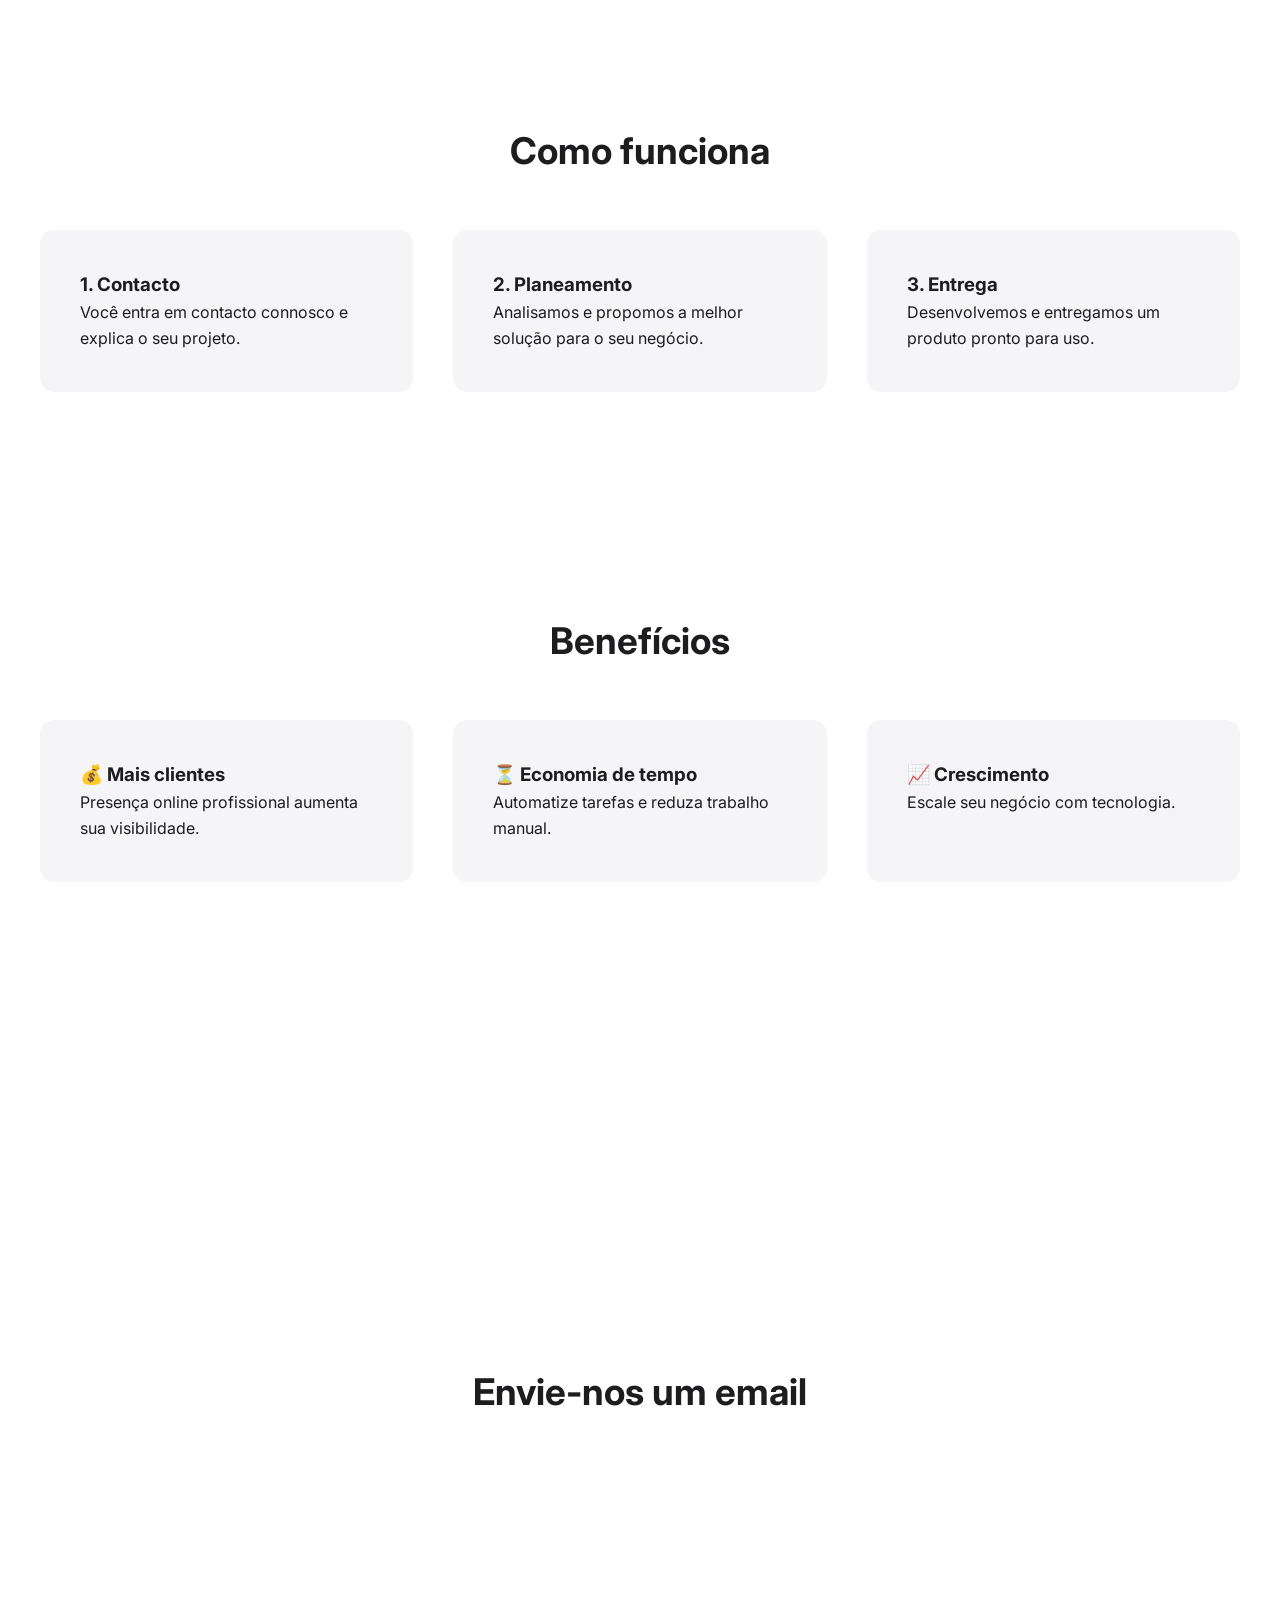
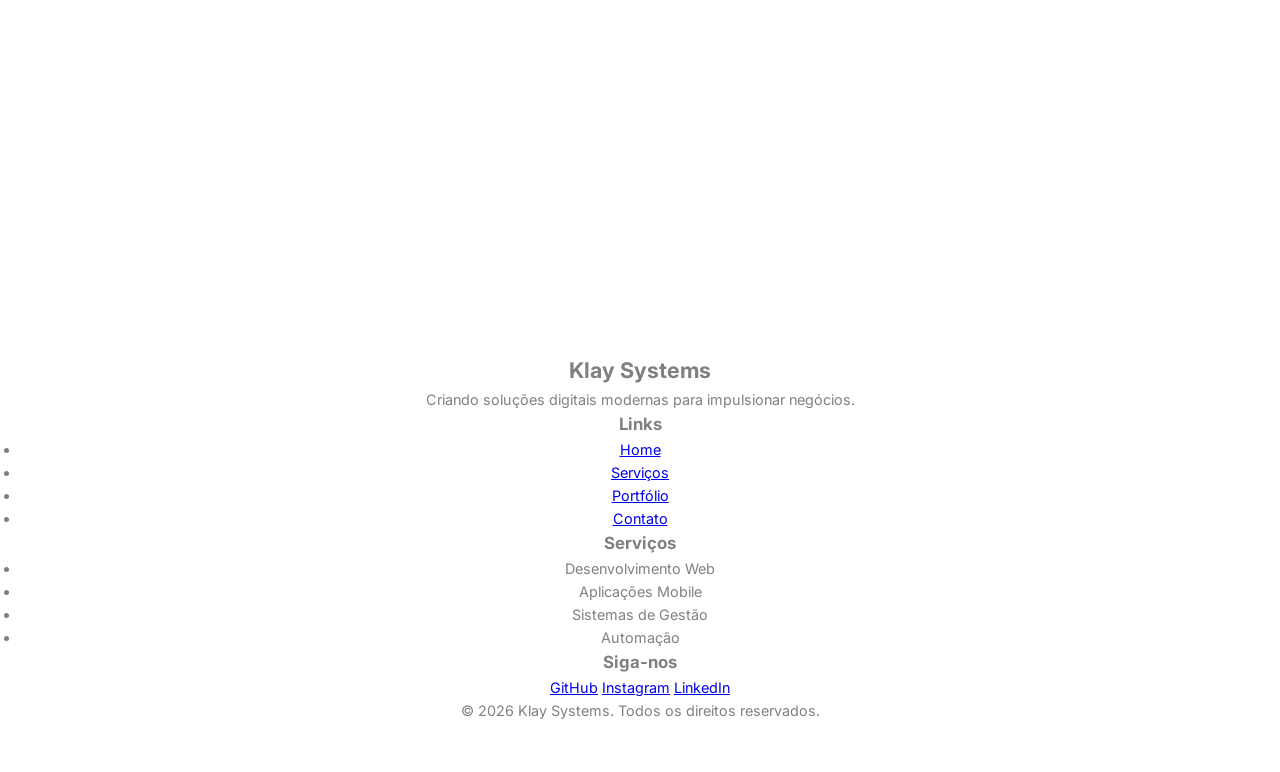
==== commit fd891e85: "Update index.html Melhorar rodapé (footer)" ====
--- a/index.html
+++ b/index.html
@@ -177,10 +177,54 @@
     </form>
 </section>
 
-<footer class="fade">
-    <p>© Klay Systems — Todos os direitos reservados.</p>
-    <p>Email: klay.webservices@gmail.com</p>
+<!-- Footer -->
+  <footer class="footer">
+  <div class="footer-container">
+
+    <div class="footer-col">
+      <h2 class="footer-logo">Klay Systems</h2>
+      <p>
+        Criando soluções digitais modernas para impulsionar negócios.
+      </p>
+    </div>
+
+    <div class="footer-col">
+      <h3>Links</h3>
+      <ul>
+        <li><a href="#">Home</a></li>
+        <li><a href="precos.html">Serviços</a></li>
+        <li><a href="projetos.html">Portfólio</a></li>
+        <li><a href="sobre.html">Contato</a></li>
+      </ul>
+    </div>
+
+    <div class="footer-col">
+      <h3>Serviços</h3>
+      <ul>
+        <li>Desenvolvimento Web</li>
+        <li>Aplicações Mobile</li>
+        <li>Sistemas de Gestão</li>
+        <li>Automação</li>
+      </ul>
+    </div>
+
+    <div class="footer-col">
+      <h3>Siga-nos</h3>
+      <div class="social-links">
+        <a href="https://github.com/klay-suate" target="_blank">GitHub</a>
+        <a href="https://www.instagram.com/klay_suate" target="_blank">Instagram</a>
+        <a href="https://www.linkedin.com/in/klayton-ant%C3%B3nio-suate-981164262/" target="_blank">LinkedIn</a>
+      </div>
+    </div>
+
+  </div>
+
+  <div class="footer-bottom">
+    © 2026 Klay Systems. Todos os direitos reservados.
+  </div>
 </footer>
+
+
 
 <script src="script.js"></script>
 
--- a/style.css
+++ b/style.css
@@ -219,6 +219,7 @@
     transform: translateY(0);
 }
 
+
 /* ===== RESPONSIVE ===== */
 @media(max-width:768px){
     .hero h1{
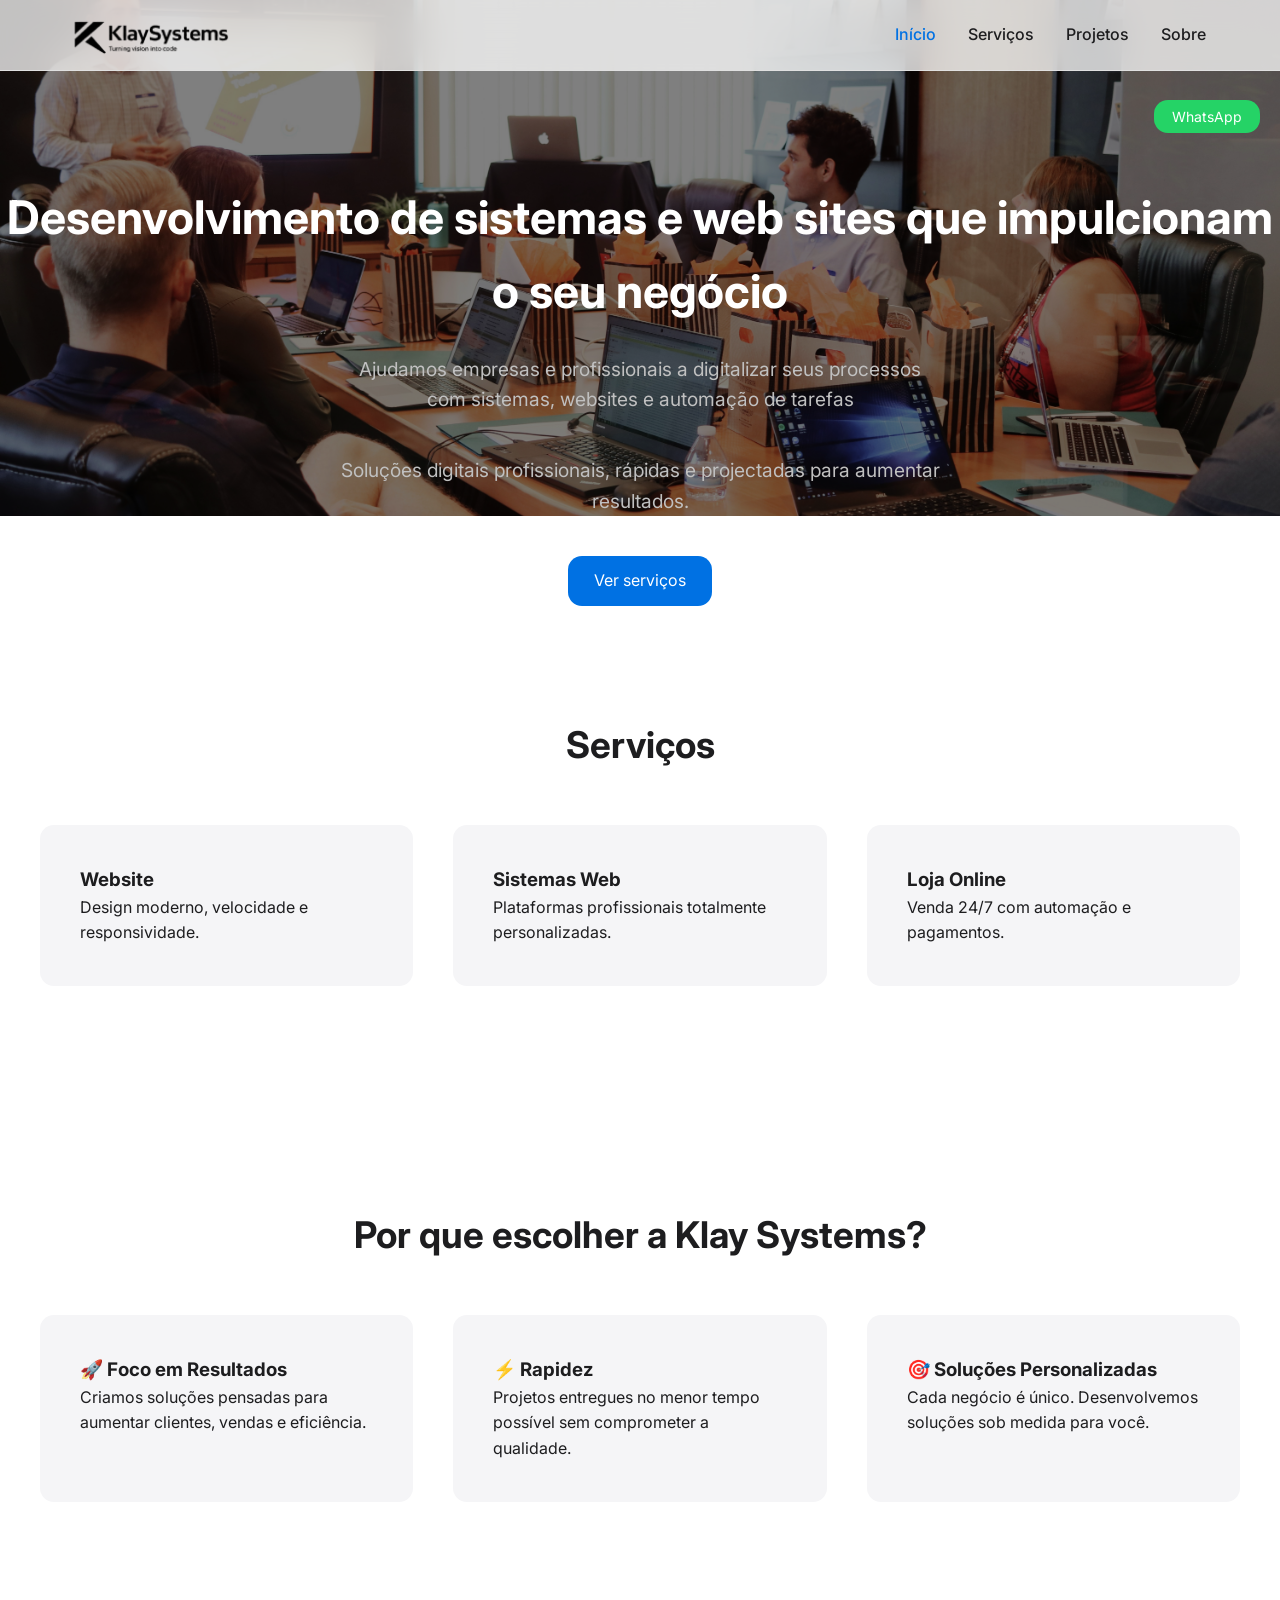
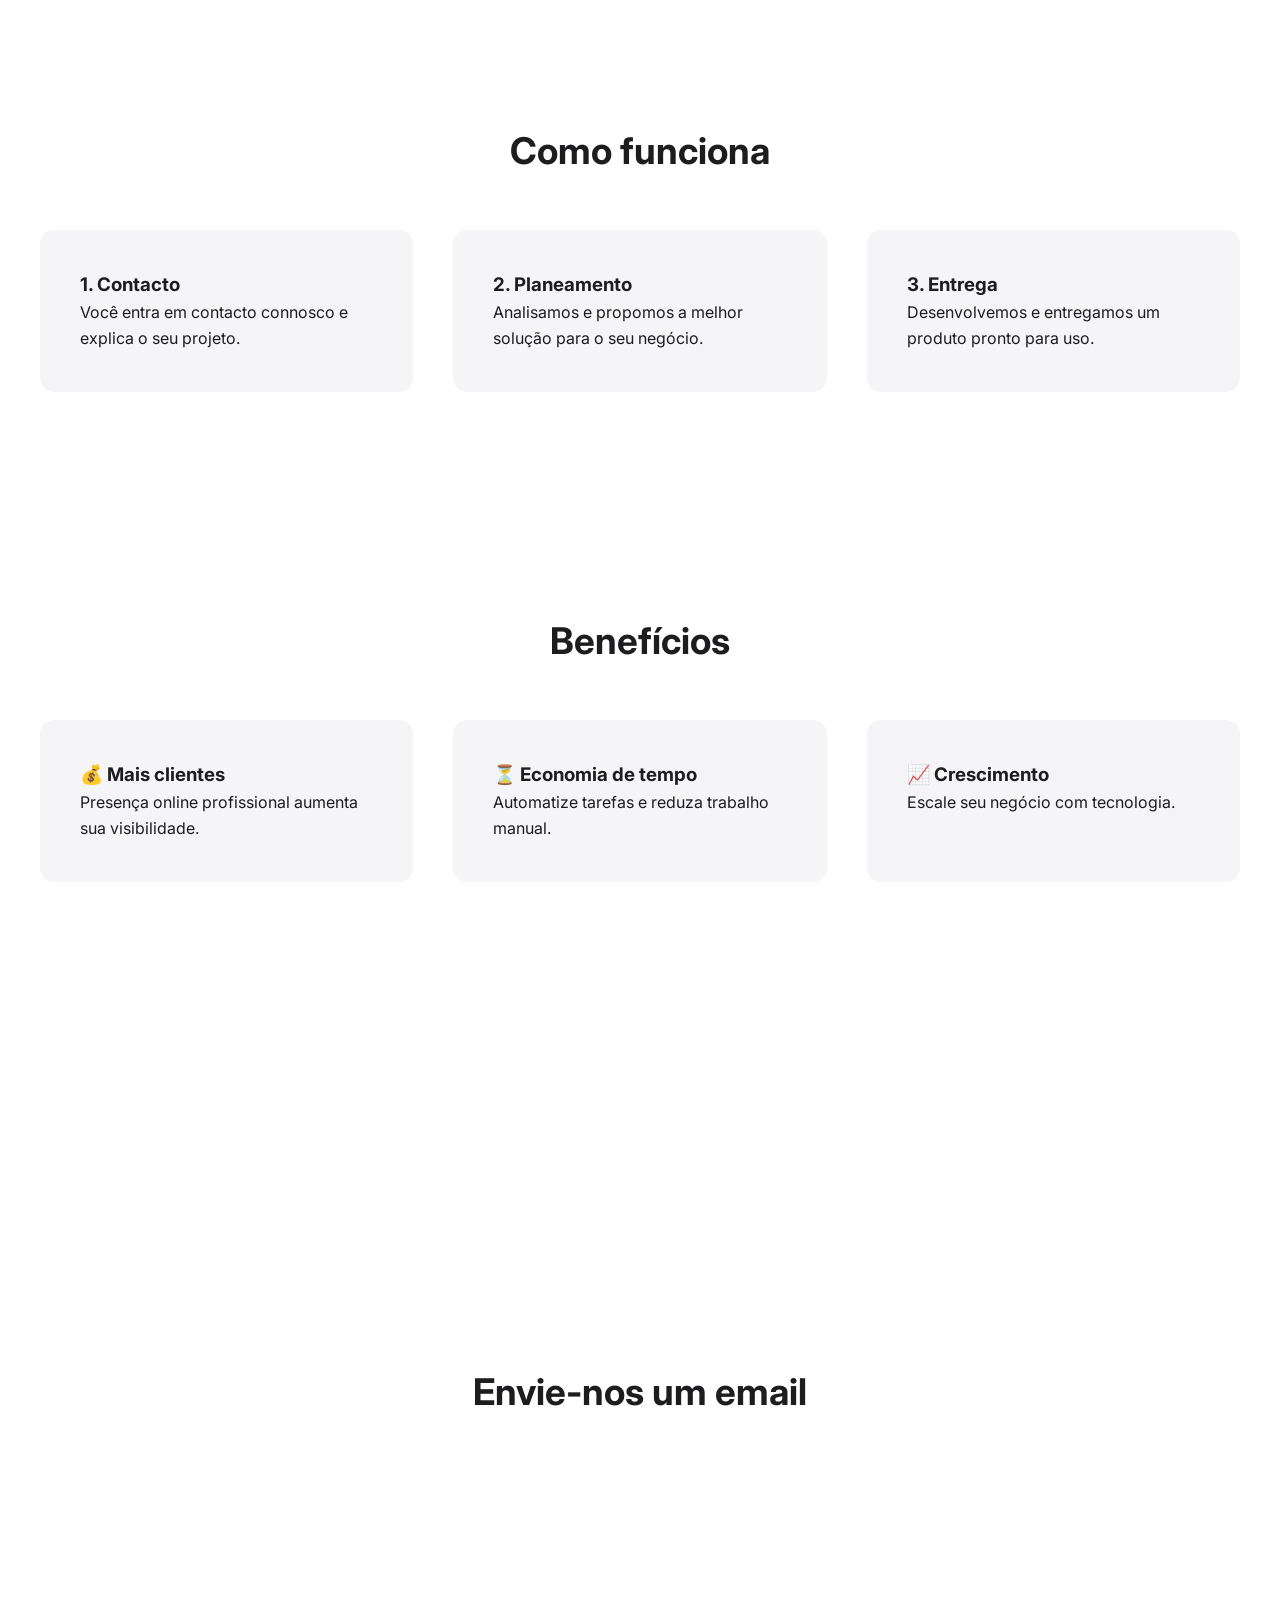
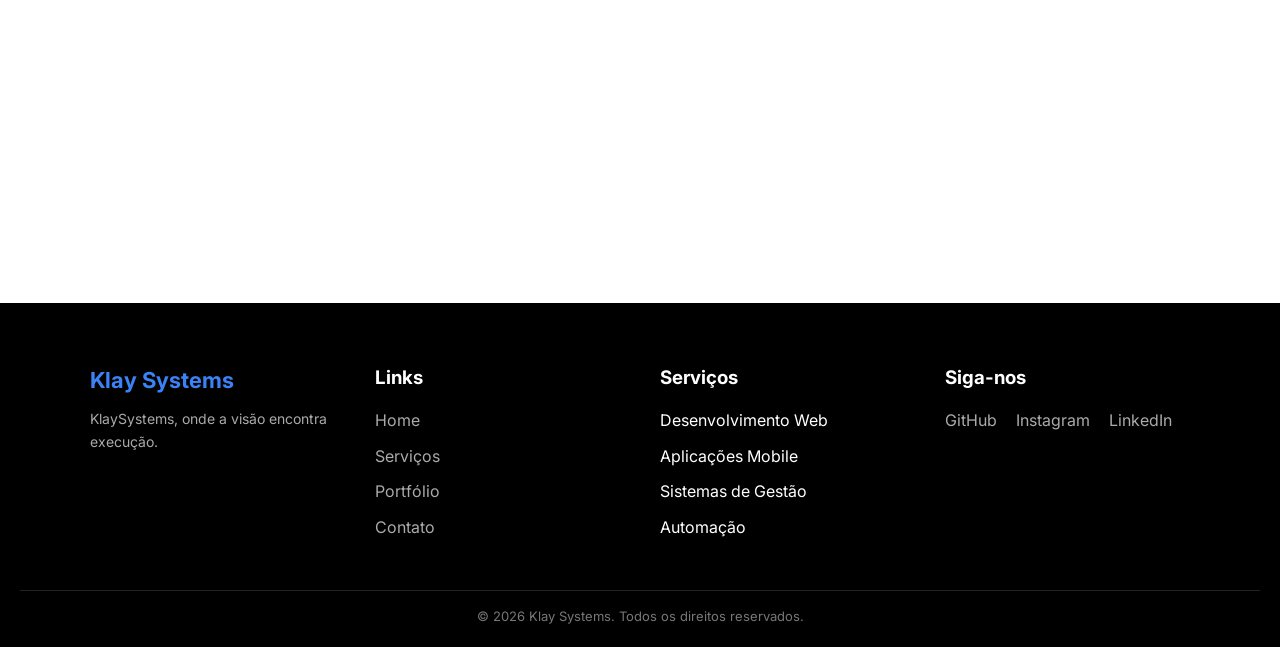
==== commit a845e515: "Update index.html Slogan no rodapé" ====
--- a/index.html
+++ b/index.html
@@ -184,7 +184,7 @@
     <div class="footer-col">
       <h2 class="footer-logo">Klay Systems</h2>
       <p>
-        Criando soluções digitais modernas para impulsionar negócios.
+        KlaySystems, onde a visão encontra execução.
       </p>
     </div>
 
--- a/style.css
+++ b/style.css
@@ -199,12 +199,69 @@
 }
 
 /* FOOTER */
-footer {
-    text-align: center;
-    padding: 50px 20px;
-    color: var(--soft-text);
-    font-size: 0.9rem;
-    color: grey;
+.footer {
+  background: #000;
+  color: #fff;
+  padding: 60px 20px 20px;
+}
+.footer-container {
+  max-width: 1100px;
+  margin: auto;
+  display: grid;
+  grid-template-columns: repeat(auto-fit, minmax(220px, 1fr));
+  gap: 40px;
+}
+.footer-col h3 {
+  margin-bottom: 15px;
+}
+.footer-logo {
+  color: #3b82f6;
+  font-size: 22px;
+  font-weight: 700;
+}
+.footer-col p {
+  color: #aaa;
+  font-size: 14px;
+  margin-top: 10px;
+}
+
+.footer-col ul {
+  list-style: none;
+  padding: 0;
+}
+
+.footer-col ul li {
+  margin-bottom: 10px;
+}
+
+.footer-col ul li a {
+  color: #aaa;
+  text-decoration: none;
+  transition: 0.3s;
+}
+
+.footer-col ul li a:hover {
+  color: #3b82f6;
+}
+
+.social-links a {
+  margin-right: 15px;
+  color: #aaa;
+  text-decoration: none;
+  transition: 0.3s;
+}
+
+.social-links a:hover {
+  color: #3b82f6;
+}
+
+.footer-bottom {
+  border-top: 1px solid #222;
+  margin-top: 40px;
+  padding-top: 15px;
+  text-align: center;
+  font-size: 13px;
+  color: #777;
 }
 
 /* ANIMAÇÕES (mantidas + melhoradas) */
